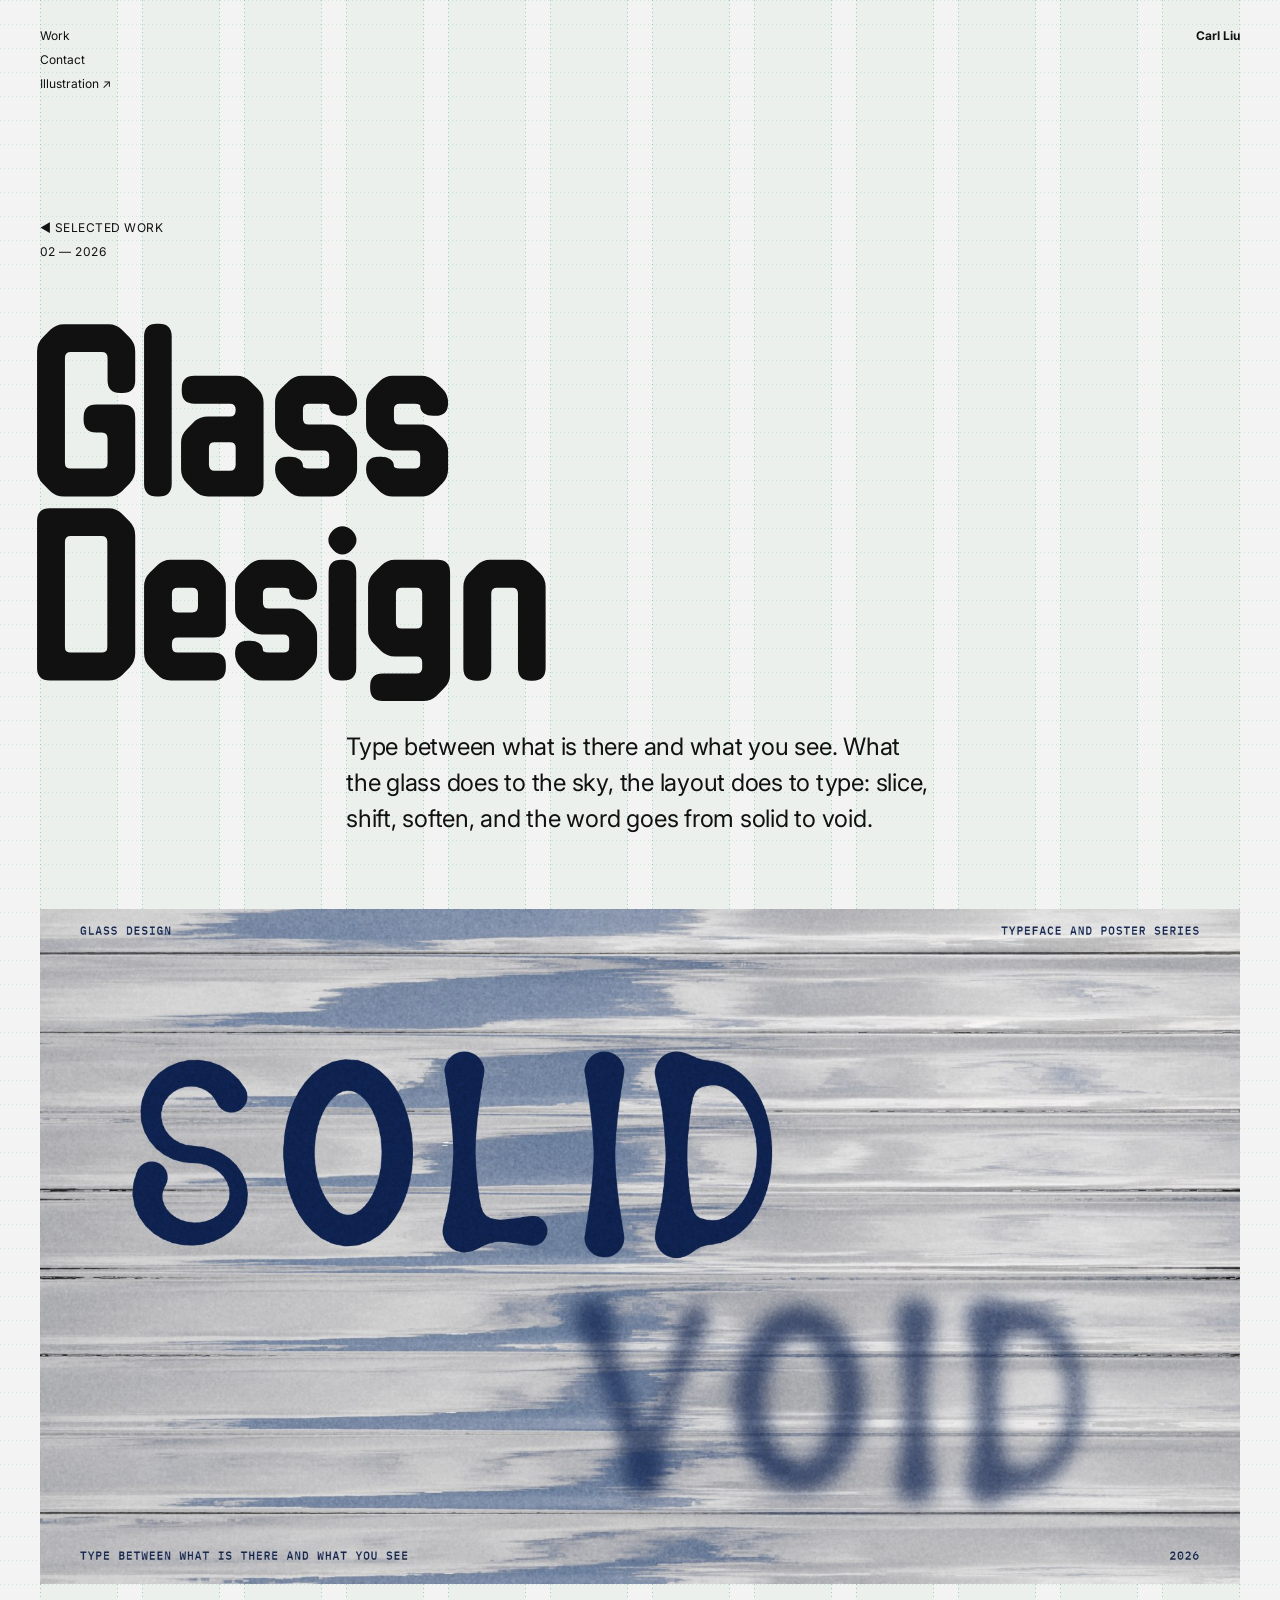
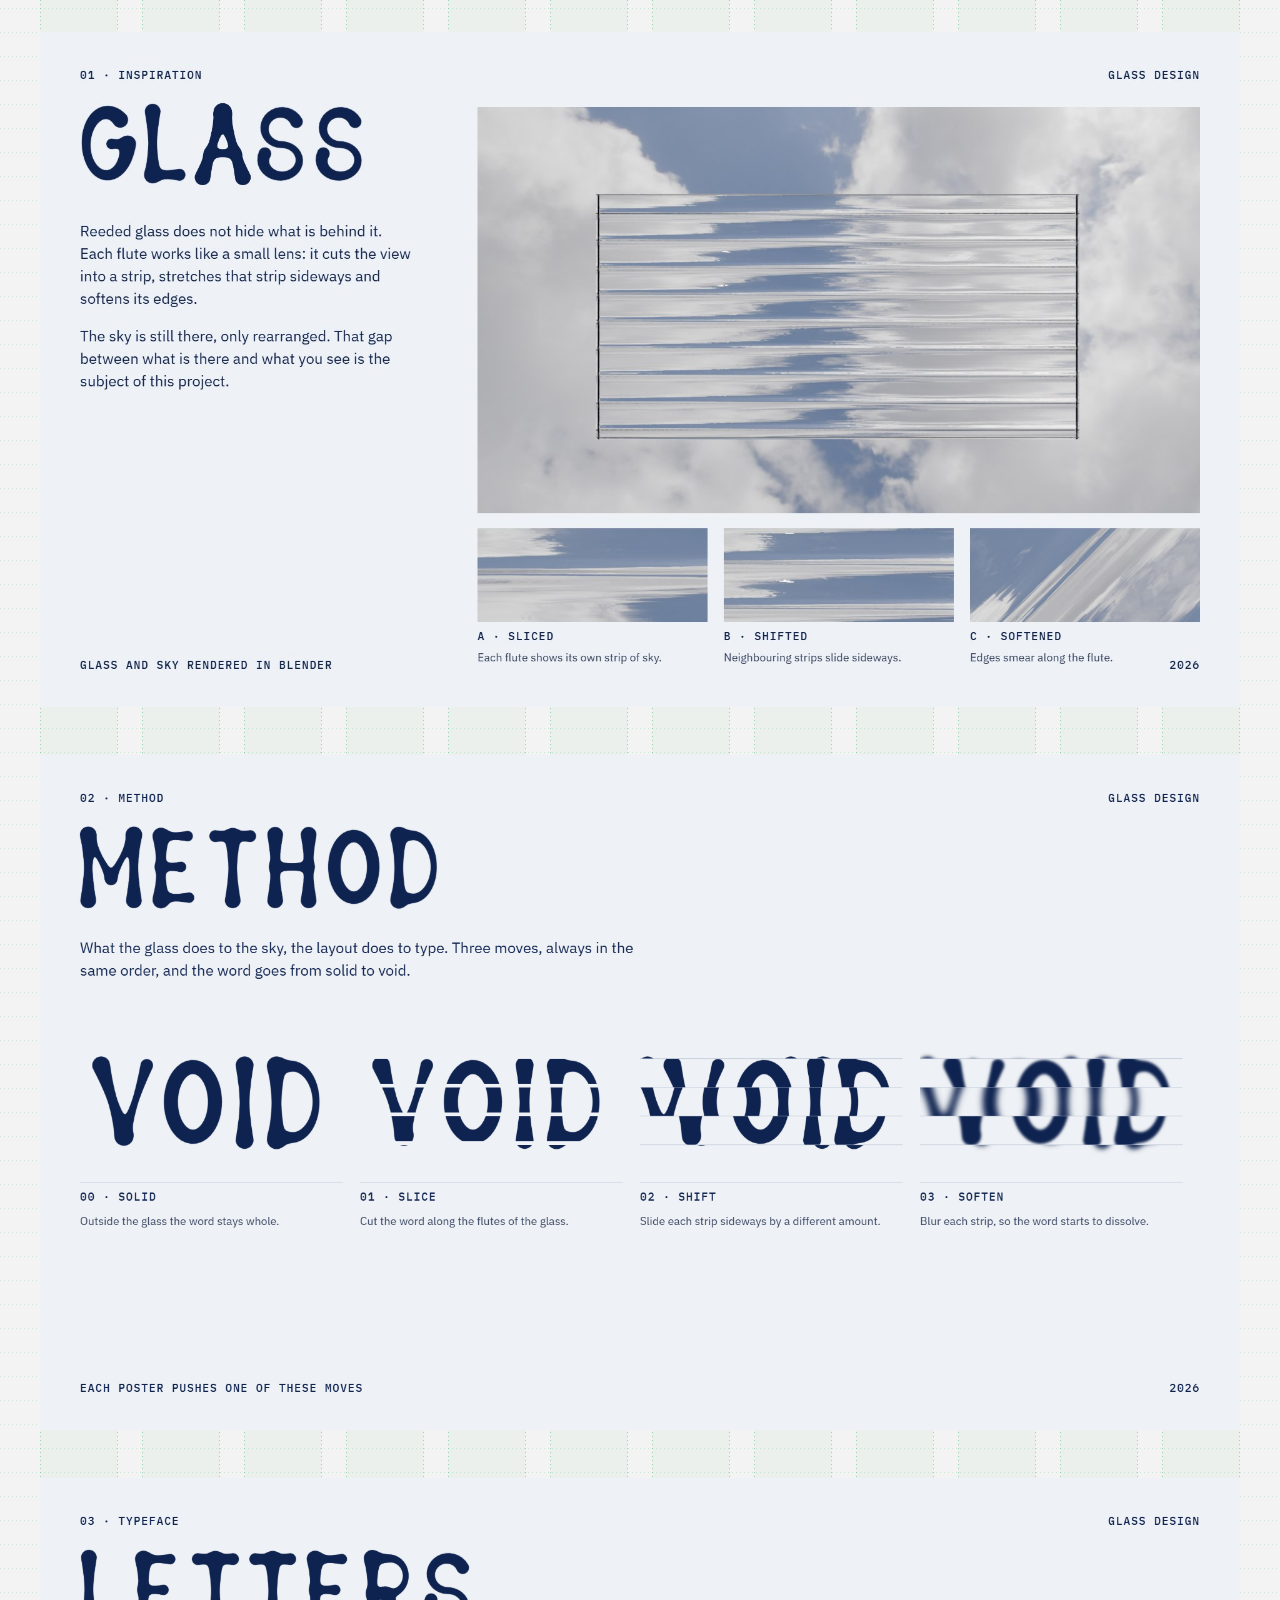
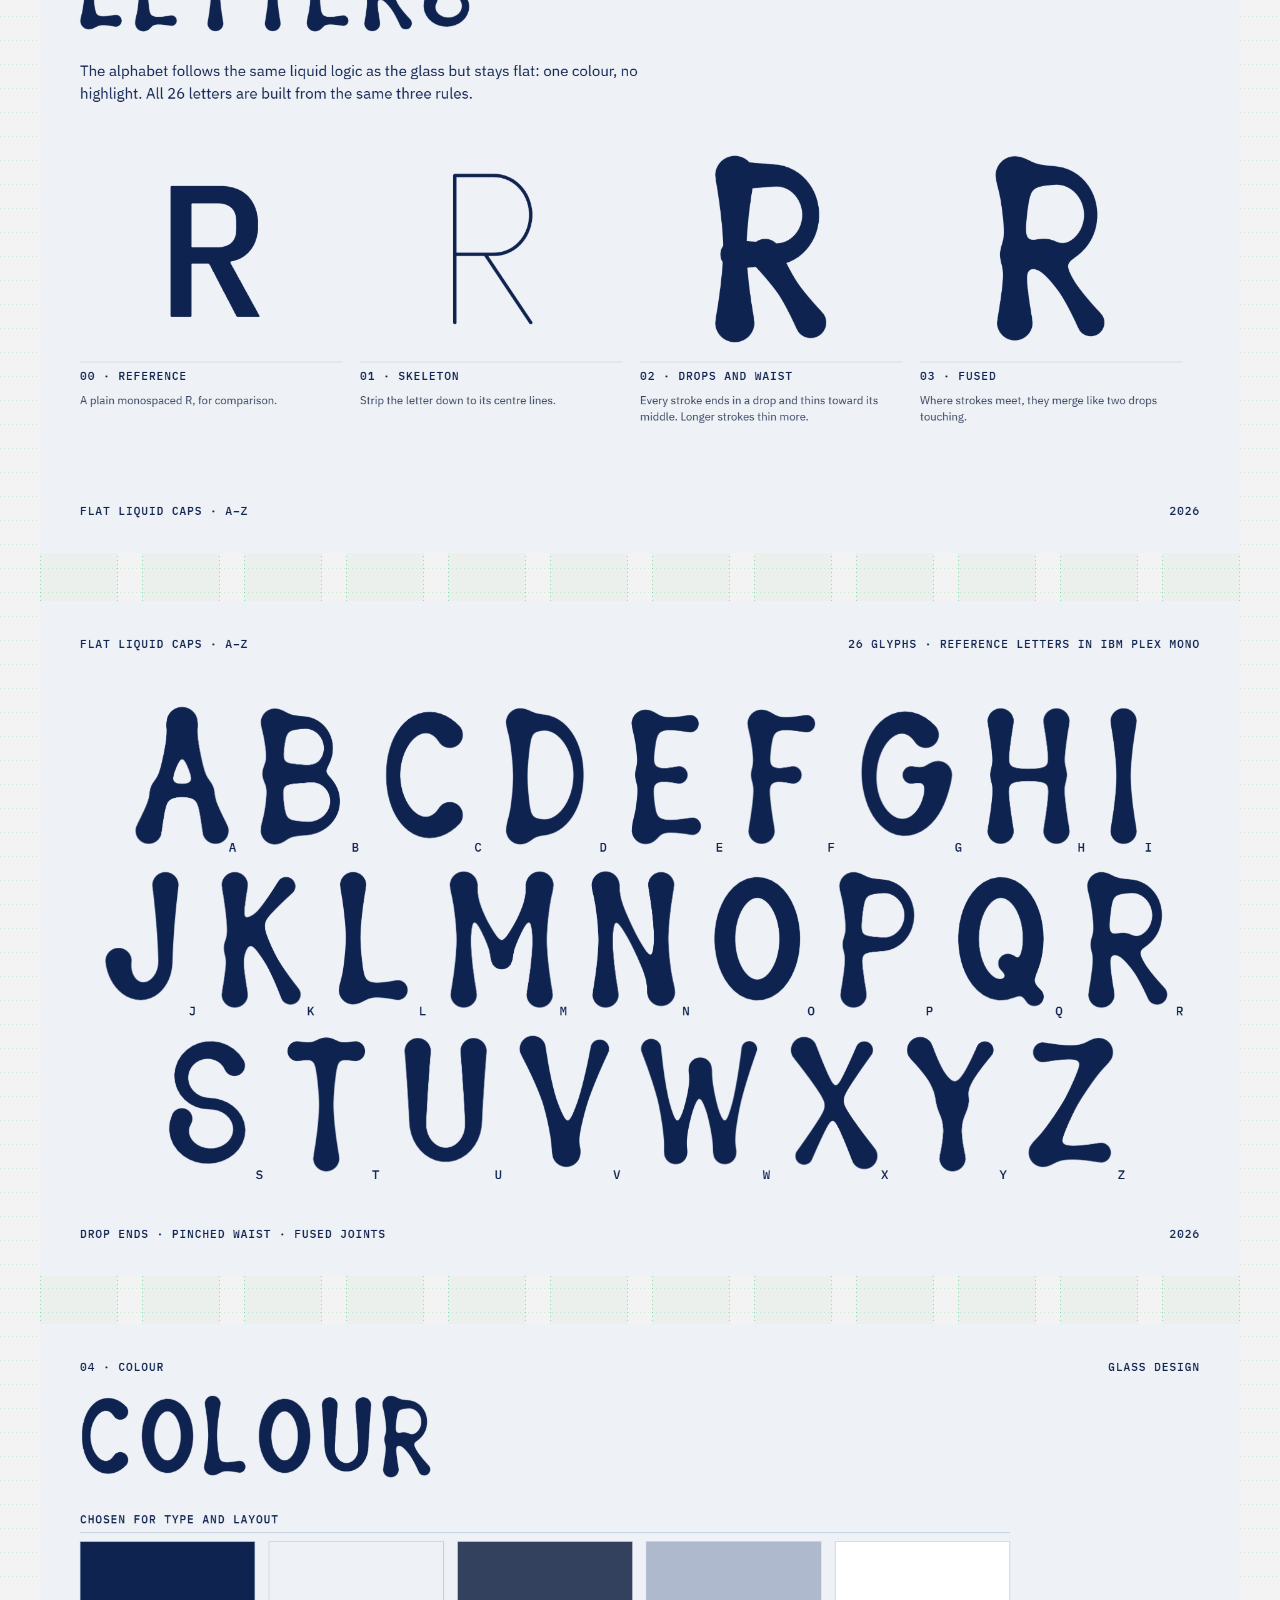
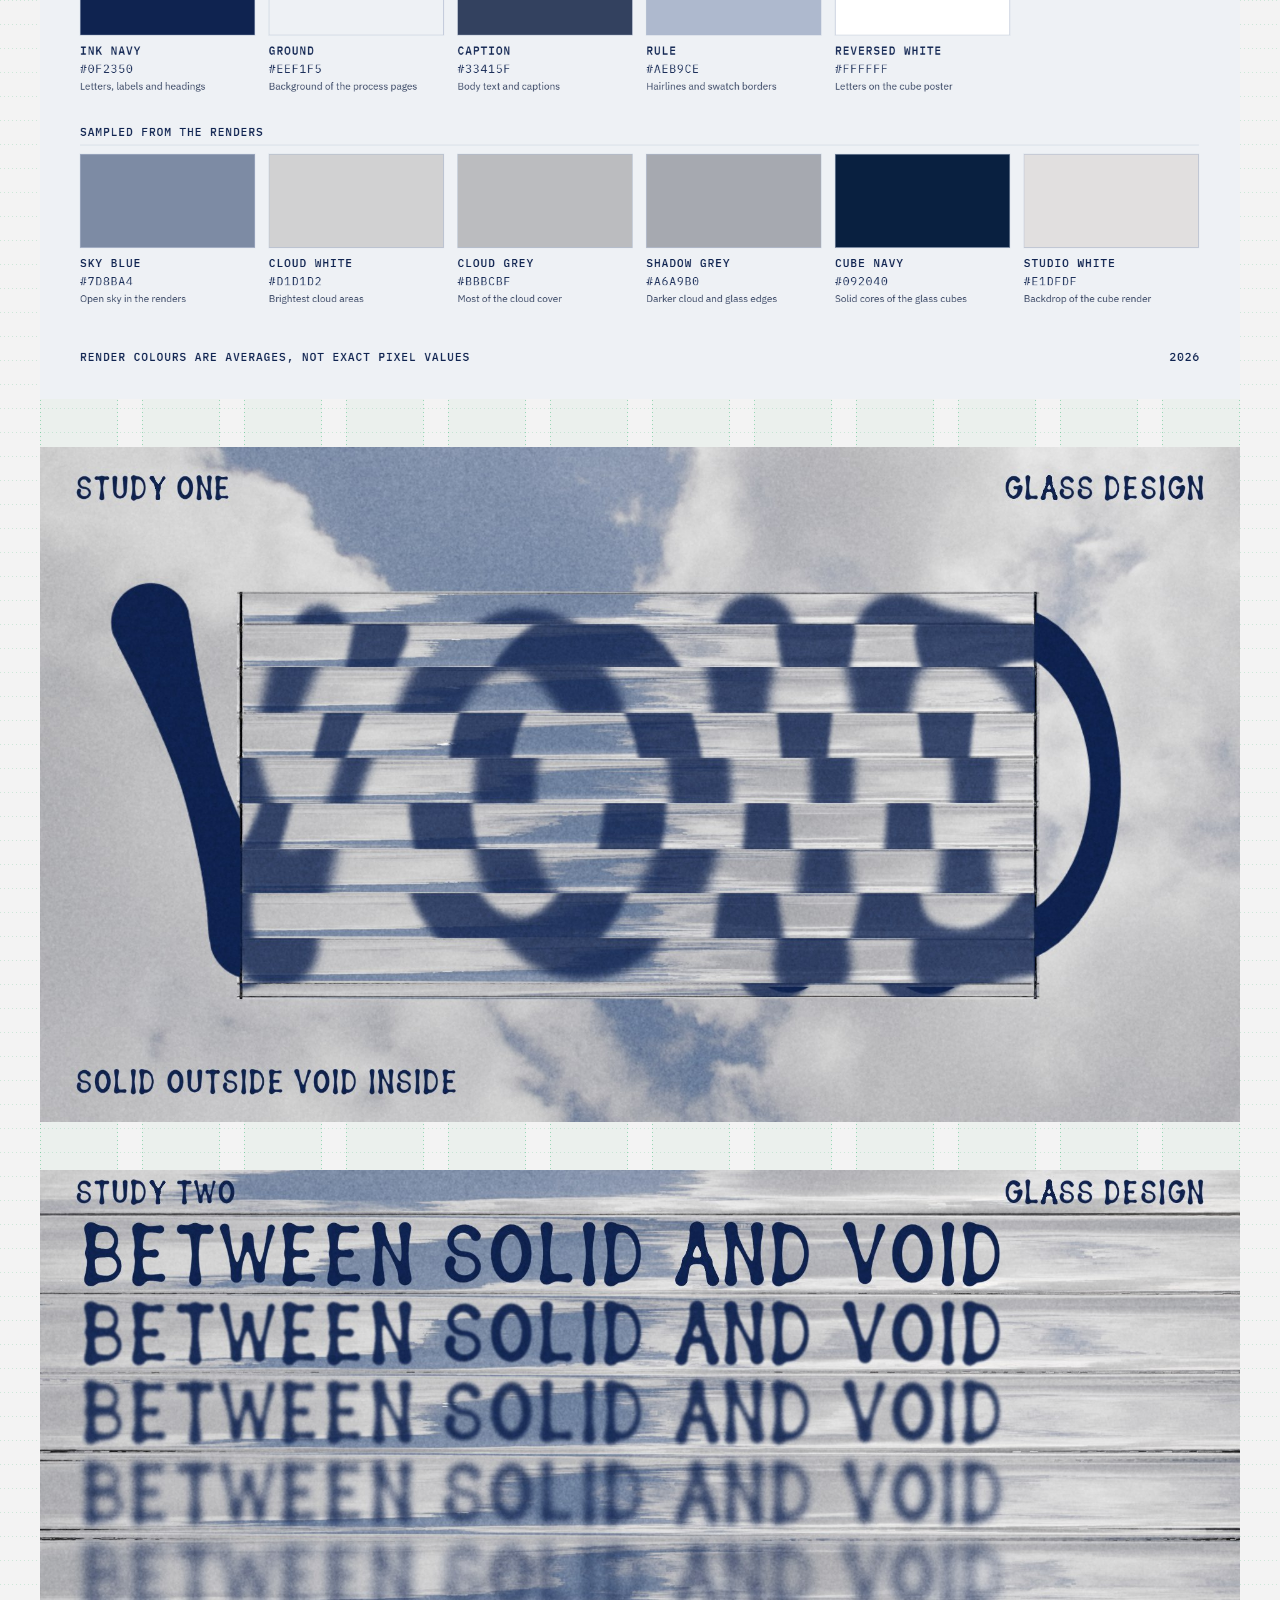
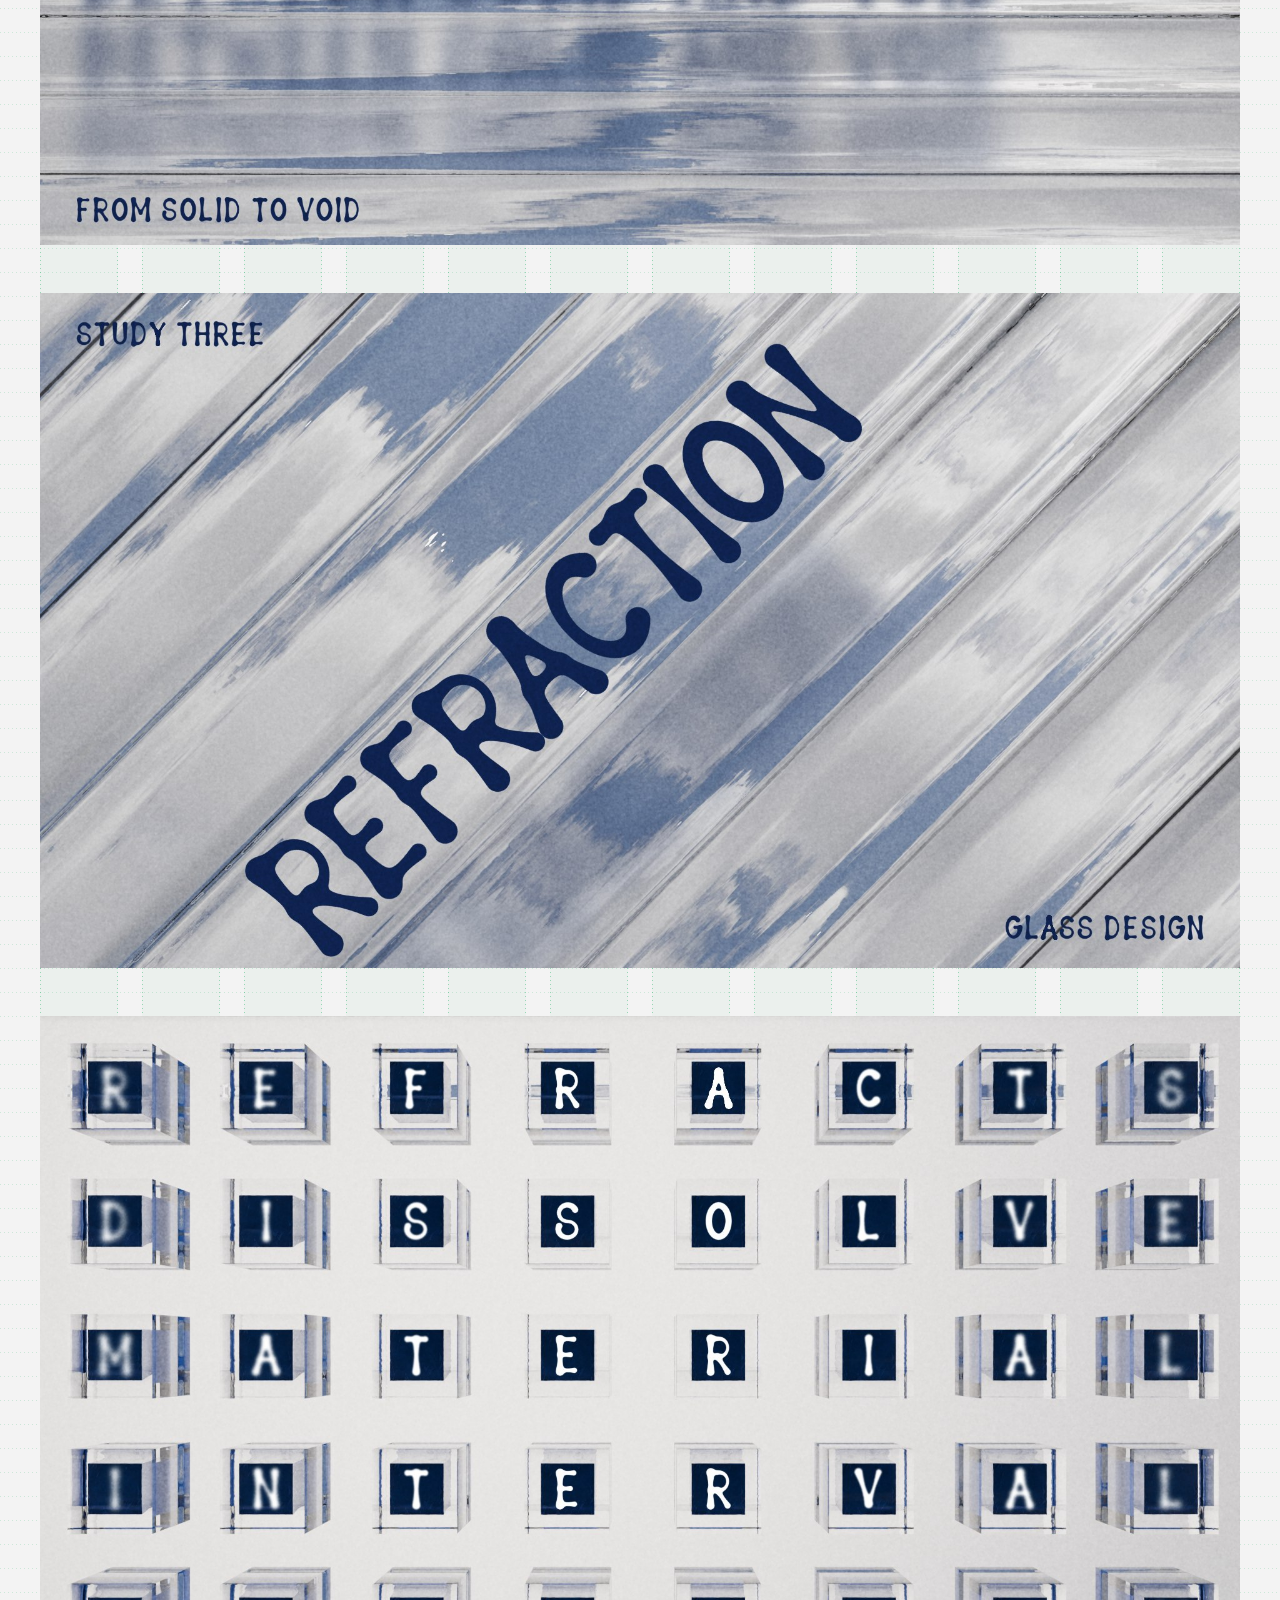
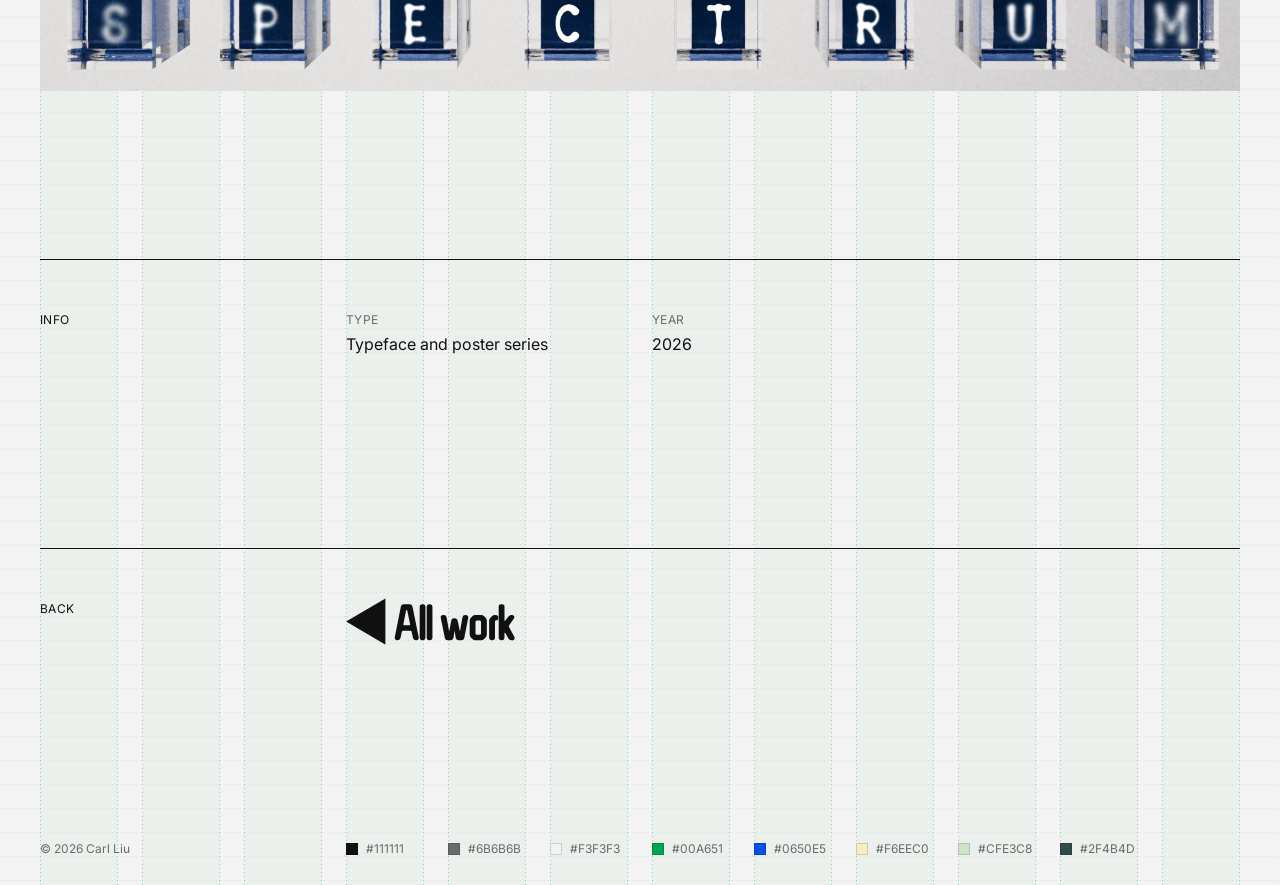
==== projects/glass-design.html @ 762db307 "last update and adding new features into website" ====
<!doctype html>
<html lang="en">
<head>
  <meta charset="UTF-8">
  <meta name="viewport" content="width=device-width, initial-scale=1.0">
  <title>Glass Design — Carl Liu</title>
  <link rel="preconnect" href="https://fonts.googleapis.com">
  <link rel="preconnect" href="https://fonts.gstatic.com" crossorigin>
  <link href="https://fonts.googleapis.com/css2?family=Inter:wght@400;700;900&family=ZCOOL+QingKe+HuangYou&display=swap" rel="stylesheet">
  <link rel="stylesheet" href="../style.css">
  <script src="../script.js" defer></script>
</head>
<body>
  <div class="grid-overlay" aria-hidden="true">
    <div class="grid-overlay__rows"></div>
    <div class="grid-overlay__cols grid">
      <span></span><span></span><span></span><span></span>
      <span></span><span></span><span></span><span></span>
      <span></span><span></span><span></span><span></span>
    </div>
  </div>

  <header class="site-header grid">
    <div class="header-index">
      <nav class="nav">
        <a href="../index.html#work">Work</a>
        <a href="../index.html#contact">Contact</a>
        <a href="https://kakatoal.github.io/Carl-Liu-s-illustration-portfolio/" target="_blank" rel="noopener">Illustration ↗</a>
      </nav>
    </div>
    <a href="../index.html" class="logo">Carl Liu</a>
  </header>

  <main>
    <section class="project-hero grid">
      <p class="label project-label"><a href="../index.html#work">◀&#xFE0E; Selected Work</a><br>02 — 2026</p>
      <h1 class="project-title">Glass<br>Design</h1>
      <p class="project-intro">
        Type between what is there and what you see. What the glass does to the sky, the layout does to type: slice, shift, soften, and the word goes from solid to void.
      </p>
    </section>

    <figure class="plate grid">
      <img src="glass-design/cover.jpg" width="1920" height="1080" alt="Cover: the word SOLID crisp in navy, VOID dissolving behind fluted glass">
    </figure>

    <figure class="plate grid">
      <img src="glass-design/inspiration.jpg" width="1920" height="1080" alt="Inspiration: sky seen through fluted glass" loading="lazy">
    </figure>

    <figure class="plate grid">
      <img src="glass-design/method.png" width="1920" height="1080" alt="Method: the word VOID shown solid, sliced, shifted and softened" loading="lazy">
    </figure>

    <figure class="plate grid">
      <img src="glass-design/type-process.png" width="1920" height="1080" alt="Typeface process" loading="lazy">
    </figure>

    <figure class="plate grid">
      <img src="glass-design/alphabet.png" width="1920" height="1080" alt="Alphabet A to Z" loading="lazy">
    </figure>

    <figure class="plate grid">
      <img src="glass-design/color.png" width="1920" height="1080" alt="Colour palette" loading="lazy">
    </figure>

    <figure class="plate grid">
      <img src="glass-design/poster-inside-outside.jpg" width="1920" height="1080" alt="Poster, study one: solid outside, void inside" loading="lazy">
    </figure>

    <figure class="plate grid">
      <img src="glass-design/poster-solid-to-void.jpg" width="1920" height="1080" alt="Poster: from solid to void" loading="lazy">
    </figure>

    <figure class="plate grid">
      <img src="glass-design/poster-diagonal.jpg" width="1920" height="1080" alt="Poster: diagonal ghosting" loading="lazy">
    </figure>

    <figure class="plate grid">
      <img src="glass-design/poster-blocks.jpg" width="1920" height="1080" alt="Poster: blocks of letters" loading="lazy">
    </figure>

    <section class="project-info section grid">
      <p class="label section-label">Info</p>
      <dl class="section-body project-meta">
        <div>
          <dt class="label">Type</dt>
          <dd>Typeface and poster series</dd>
        </div>
        <div>
          <dt class="label">Year</dt>
          <dd>2026</dd>
        </div>
      </dl>
    </section>

    <nav class="project-back section grid">
      <p class="label section-label">Back</p>
      <a href="../index.html#work" class="section-body project-back-link">◀&#xFE0E; All work</a>
    </nav>
  </main>

  <footer class="site-footer grid">
    <p class="footer-copy">&copy; <span id="year"></span> Carl Liu</p>
    <ul class="palette" aria-label="Colors used on this site">
      <li><span class="swatch" style="--c: #111111"></span>#111111</li>
      <li><span class="swatch" style="--c: #6B6B6B"></span>#6B6B6B</li>
      <li><span class="swatch" style="--c: #F3F3F3"></span>#F3F3F3</li>
      <li><span class="swatch" style="--c: #00A651"></span>#00A651</li>
      <li><span class="swatch" style="--c: #0650E5"></span>#0650E5</li>
      <li><span class="swatch" style="--c: #F6EEC0"></span>#F6EEC0</li>
      <li><span class="swatch" style="--c: #CFE3C8"></span>#CFE3C8</li>
      <li><span class="swatch" style="--c: #2F4B4D"></span>#2F4B4D</li>
    </ul>
  </footer>
</body>
</html>
---- style.css ----
:root {
  --color-bg: #f3f3f3;
  --color-text: #111111;
  --color-muted: #6b6b6b;
  --color-accent: #0650e5;
  --color-grid: rgba(0, 166, 81, 0.35);
  --color-grid-fill: rgba(0, 166, 81, 0.03);

  --font-sans: "Inter", "Helvetica Neue", Helvetica, Arial, sans-serif;
  /* Display face for the big words; it has a single weight */
  --font-display: "ZCOOL QingKe HuangYou", var(--font-sans);
  /* The display face has one weight: a same-colour stroke thickens it */
  --display-stroke: 0.03em;
  --display-tracking: -0.03em;

  /* Type scale — line heights are multiples of half a row (12px) */
  --text-s: 12px;    --leading-s: 24px;
  --text-m: 16px;    --leading-m: 24px;
  --text-l: 24px;    --leading-l: 36px;
  --text-xl: 48px;   --leading-xl: 48px;
  --text-display: clamp(72px, 18vw, 280px);

  --columns: 12;
  --max-width: 1440px;
  --margin: 40px;
  --gutter: 24px;
  --row: 24px;
}

*,
*::before,
*::after {
  box-sizing: border-box;
  margin: 0;
  padding: 0;
}

html {
  scroll-behavior: smooth;
}

body {
  position: relative;
  font-family: var(--font-sans);
  font-size: var(--text-m);
  line-height: var(--leading-m);
  color: var(--color-text);
  background: var(--color-bg);
  -webkit-font-smoothing: antialiased;
  overflow-x: hidden;
}

a {
  color: inherit;
  text-decoration: none;
  -webkit-tap-highlight-color: transparent;
}

a:focus-visible {
  outline: 2px solid var(--color-accent);
  outline-offset: 4px;
}

::selection {
  background: var(--color-accent);
  color: #fff;
}

ol,
ul {
  list-style: none;
}

.nav a:hover,
.logo:hover,
.work-link:hover,
.contact-email:hover {
  color: var(--color-accent);
}

.grid {
  display: grid;
  grid-template-columns: repeat(var(--columns), minmax(0, 1fr));
  column-gap: var(--gutter);
  max-width: var(--max-width);
  margin: 0 auto;
  padding: 0 var(--margin);
}

/* Background grid */
.grid-overlay {
  position: absolute;
  inset: 0;
  z-index: 0;
  pointer-events: none;
  transition: opacity 0.3s;
}

.grid-hidden .grid-overlay {
  opacity: 0;
}

.grid-overlay__cols {
  height: 100%;
}

/* Dotted lines: a 1px dot every 4px, drawn on both column edges */
.grid-overlay__cols span {
  --dots: repeating-linear-gradient(to bottom, var(--color-grid) 0 1px, transparent 1px 4px);
  background:
    var(--dots) left top / 1px 100% no-repeat,
    var(--dots) right top / 1px 100% no-repeat,
    var(--color-grid-fill);
}

.grid-overlay__rows {
  position: absolute;
  inset: 0;
  background-image: repeating-linear-gradient(to bottom, var(--color-grid) 0 1px, transparent 1px var(--row));
  /* Cut each row line into the same 1px-every-4px dots */
  -webkit-mask-image: repeating-linear-gradient(to right, #000 0 1px, transparent 1px 4px);
          mask-image: repeating-linear-gradient(to right, #000 0 1px, transparent 1px 4px);
  opacity: 0.45;
}

.site-header,
main,
.site-footer {
  position: relative;
  z-index: 1;
}

.svg-defs {
  position: absolute;
}

/* Type styles */
.label,
.site-header,
.work-index,
.work-meta,
.work-year,
.site-footer {
  font-size: var(--text-s);
  line-height: var(--leading-s);
}

.project-intro {
  font-size: var(--text-l);
  line-height: var(--leading-l);
  letter-spacing: -0.01em;
}

.work-title,
.contact-email,
.project-back-link {
  font-family: var(--font-display);
  font-size: var(--text-xl);
  line-height: var(--leading-xl);
  font-weight: 400;
}

.work-title,
.contact-email,
.project-back-link,
.project-title {
  letter-spacing: var(--display-tracking);
  -webkit-text-stroke: var(--display-stroke) currentColor;
}

.label {
  letter-spacing: 0.04em;
  text-transform: uppercase;
}

/* Header: index on the left, masthead on the right */
.site-header {
  padding-block: var(--row);
  align-items: start;
}

.header-index {
  grid-column: 1 / 4;
  grid-row: 1;
  display: flex;
  flex-direction: column;
  align-items: flex-start;
}

.nav {
  display: flex;
  flex-direction: column;
  align-items: flex-start;
}



/* Project pages: small name in the top-right corner */
.logo {
  grid-column: 10 / -1;
  grid-row: 1;
  justify-self: end;
  font-weight: 700;
}

/* Home: big name in the top-right corner, iterations underneath */
/* Spans the last three columns; the name is sized to fill exactly that width */
.masthead {
  grid-column: 10 / -1;
  grid-row: 1;
  container-type: inline-size;
}

.hero-title {
  margin-left: -0.035em; /* optical: puts the ink of the C on the column line */
  font-family: var(--font-display);
  font-size: 83.3cqi;     /* "Carl" is ~1.2em wide, so this fills the three columns */
  font-weight: 400;
  line-height: 0.8;
  letter-spacing: var(--display-tracking);
  white-space: nowrap;
  cursor: pointer;
  touch-action: pan-y;
  user-select: none;
}

/* Each letter's fill is revealed on hover; --hover (0–1) is set by hero.js */
.hero-title .char {
  display: inline-block;
  will-change: transform;
  color: rgb(17 17 17 / calc(1 - var(--hover, 0)));
  -webkit-text-stroke: var(--display-stroke) rgb(17 17 17 / calc(1 - var(--hover, 0)));
}

/* Iterations — one look per data-v; filters live in index.html */
[data-v="1"] .char {
  color: var(--color-text);
  -webkit-text-stroke-color: var(--color-text);
}

[data-v="2"] .char {
  /* Bands top → bottom: green, cream, pink, red, navy, blue, cream, green */
  background-image: linear-gradient(to bottom, #2e9e1f, #f3ecc9 14%, #ff7fa3 28%, #ff1048 42%, #0a0b24 57%, #2448ff 72%, #f3ecc9 86%, #2e9e1f);
  background-size: 100% 200%;
  animation: bloom 3s linear infinite paused;
  animation-delay: calc(var(--i) * -0.4s);
}

[data-v="3"] .char {
  background:
    linear-gradient(to bottom, rgba(255, 255, 255, 0.75), transparent 40%),
    linear-gradient(to bottom, #3d7bff, #0040ff 55%, #001a99);
}

[data-v="4"] .char {
  background:
    repeating-linear-gradient(to bottom, rgba(0, 166, 81, 0.4) 0 1px, transparent 1px 0.12em),
    repeating-linear-gradient(to right, rgba(0, 166, 81, 0.4) 0 1px, transparent 1px 0.3em),
    linear-gradient(160deg, #f4f1ff, #cfc4fb 60%, #a996f2);
}

[data-v="5"] .char {
  background: #3006a2;
}

[data-v="6"] .char {
  background: #f6eec0;
}

/* After the versions: the `background` shorthand above would reset the clip */
.hero-title-wrap .char {
  -webkit-background-clip: text;
          background-clip: text;
}

.hero-title-wrap:hover .char {
  animation-play-state: running;
}

@keyframes bloom {
  to { background-position: 0 -200%; }
}

.iteration {
  margin-top: var(--row);
}

.iteration-head {
  display: flex;
  flex-wrap: wrap;
  align-items: baseline;
  column-gap: 8px;
}

.iteration-btn:focus-visible {
  outline: 2px solid var(--color-accent);
  outline-offset: 2px;
}

.iteration-name {
  margin-left: 8px;
}

.iteration-note {
  color: var(--color-muted);
}

/* Sections */
.section {
  padding-block: calc(var(--row) * 6) calc(var(--row) * 2);
  row-gap: var(--row);
}

.section::before {
  content: "";
  grid-column: 1 / -1;
  height: 1px;
  margin-bottom: var(--row);
  background: var(--color-text);
}

/* First section sits close under the header */
main > .section:first-child {
  padding-top: calc(var(--row) * 2);
}

.section-label {
  grid-column: 1 / 4;
}

.section-body {
  grid-column: 4 / -1;
}

/* Work */
.work-list {
  --work-cols: 9;
}

.work-item {
  border-top: 1px solid var(--color-text);
}

/* The section rule already sits above the first item */
.work-item:first-child {
  border-top: 0;
}

.work-item:last-child {
  border-bottom: 1px solid var(--color-text);
}

.work-link {
  display: block;
  padding-top: var(--row);
  transition: color 0.2s;
}

.work-cover {
  transition: opacity 0.2s;
}

.work-link:hover .work-cover {
  opacity: 0.85;
}

/* Every cover is cropped to the same 16:9 frame */
.work-cover {
  display: block;
  width: 100%;
  aspect-ratio: 16 / 9;
  object-fit: cover;
}

.work-row {
  display: grid;
  grid-template-columns: repeat(var(--work-cols), minmax(0, 1fr));
  column-gap: var(--gutter);
  align-items: baseline;
  padding-block: var(--row);
}

.work-index {
  grid-column: 1 / 2;
}

.work-title {
  grid-column: 2 / -4;
}

.work-meta {
  grid-column: -4 / -2;
}

.work-year {
  grid-column: -2 / -1;
  text-align: right;
}

/* Contact */
.contact-emails li + li {
  margin-top: var(--row);
}

.contact-emails .label {
  display: block;
  color: var(--color-muted);
}

.contact-email {
  display: inline-block;
  max-width: 100%;
  overflow-wrap: anywhere;
}


/* Footer */
.site-footer {
  padding-block: calc(var(--row) * 6) var(--row);
  color: var(--color-muted);
}

.footer-copy {
  grid-column: 1 / 4;
}

/* One color per column */
.palette {
  grid-column: 4 / -1;
  display: grid;
  grid-template-columns: subgrid;
}

.palette li {
  display: flex;
  align-items: center;
  gap: 8px;
}

.swatch {
  width: 12px;
  height: 12px;
  background: var(--c);
  box-shadow: inset 0 0 0 1px rgba(0, 0, 0, 0.15);
}

/* Project page */
.project-hero {
  padding-block: calc(var(--row) * 4) calc(var(--row) * 2);
  row-gap: calc(var(--row) * 2);
}

.project-label {
  grid-column: 1 / 4;
}

.project-label a:hover,
.project-back-link:hover {
  color: var(--color-accent);
}

.project-title {
  grid-column: 1 / -1;
  margin-left: -0.049em; /* optical: same side bearing as the masthead */
  font-family: var(--font-display);
  font-size: var(--text-display);
  font-weight: 400;
  line-height: 0.8;
}

.project-intro {
  grid-column: 4 / 10;
}

/* Longer descriptions: the first paragraph stays large, the rest read as body text */
.project-intro p + p {
  margin-top: var(--row);
  font-size: var(--text-m);
  line-height: var(--leading-m);
  letter-spacing: 0;
}

/* Info after the images: one column per item (Type, Product, Year, Website) */
.project-meta {
  display: grid;
  grid-template-columns: repeat(3, minmax(0, 1fr));
  column-gap: var(--gutter);
  row-gap: var(--row);
}

.project-meta dt {
  color: var(--color-muted);
}

.project-meta a:hover {
  color: var(--color-accent);
}

/* Images span the full grid */
.plate {
  padding-block: var(--row);
}

.plate > img,
.plate > video,
.plate-phones {
  grid-column: 1 / -1;
}

.plate img,
.plate video {
  display: block;
  width: 100%;
  height: auto;
}

.plate-phones {
  display: grid;
  grid-template-columns: repeat(4, minmax(0, 1fr));
  gap: var(--gutter);
}

/* Flip book: a 4:3 spread that fits the screen height */
.book {
  grid-column: 1 / -1;
  justify-self: center;
  width: min(100%, calc((100svh - var(--row) * 8) * 4 / 3));
  aspect-ratio: 4 / 3;
  perspective: 2800px;
  cursor: pointer;
  user-select: none;
}

.book-pages {
  position: relative;
  width: 100%;
  height: 100%;
  transition: transform 0.8s ease;
}

/* Closed front or back: slide over so the single cover sits in the middle */
.book.is-closed .book-pages { transform: translateX(-25%); }
.book.is-end .book-pages    { transform: translateX(25%); }

.leaf {
  position: absolute;
  top: 0;
  left: 50%;
  width: 50%;
  height: 100%;
  transform-origin: left center;
  transform-style: preserve-3d;
  /* z-index swaps halfway through the turn, when the leaf stands upright */
  transition: transform 0.8s cubic-bezier(0.45, 0.05, 0.25, 1), z-index 0s 0.4s;
}

.leaf.is-turned {
  transform: rotateY(-180deg);
}

.book .page {
  position: absolute;
  inset: 0;
  width: 100%;
  height: 100%;
  object-fit: cover;
  -webkit-backface-visibility: hidden;
          backface-visibility: hidden;
  box-shadow: 0 2px 6px rgba(0, 0, 0, 0.12);
}

.book .page--back {
  transform: rotateY(180deg);
}

.book-controls {
  grid-column: 1 / -1;
  justify-self: center;
  display: flex;
  align-items: baseline;
  gap: 8px;
}

.iteration-btn,
.book-btn {
  font: inherit;
  color: inherit;
  background: none;
  border: 0;
  cursor: pointer;
}

.iteration-btn:hover,
.book-btn:hover {
  color: var(--color-accent);
}

/* Tablet — 8 columns */
@media (max-width: 1023px) {
  :root {
    --columns: 8;
    --margin: 32px;
    --gutter: 20px;
    --text-xl: 36px;
  }

  .grid-overlay__cols span:nth-child(n + 9) { display: none; }

  .header-index { grid-column: 1 / 4; }
  .logo        { grid-column: 5 / -1; }
  .masthead    { grid-column: 6 / -1; }

  .section-label { grid-column: 1 / 3; }
  .section-body  { grid-column: 3 / -1; }

  .work-list { --work-cols: 6; }
  .work-title { grid-column: 2 / -2; }
  .work-year  { grid-column: -2 / -1; grid-row: 1; }
  .work-meta  { grid-column: 2 / -2; grid-row: 2; color: var(--color-muted); }

  .footer-copy { grid-column: 1 / 3; }
  .palette     { grid-column: 3 / -1; }

  .project-label { grid-column: 1 / 3; }
  .project-intro { grid-column: 3 / -1; }
}

/* Mobile — 4 columns */
@media (max-width: 599px) {
  :root {
    --columns: 4;
    --margin: 16px;
    --gutter: 12px;
    --text-l: 18px;   --leading-l: 24px;
    --text-xl: 28px;  --leading-xl: 36px;
  }

  .grid-overlay__cols span:nth-child(n + 5) { display: none; }

  .header-index { grid-column: 1 / 3; }
  .logo        { grid-column: 3 / -1; }
  .masthead    { grid-column: 3 / -1; }
  .iteration-note { display: none; }

  .section { padding-top: calc(var(--row) * 4); }
  .section-label,
  .section-body { grid-column: 1 / -1; }

  .work-list { --work-cols: 4; }

  .footer-copy,
  .palette     { grid-column: 1 / -1; }

  .project-label,
  .project-intro { grid-column: 1 / -1; }
  .project-meta  { grid-template-columns: repeat(2, minmax(0, 1fr)); }
  .plate-phones  { grid-template-columns: repeat(2, minmax(0, 1fr)); }
  .palette     { margin-top: var(--row); }
}

@media (prefers-reduced-motion: reduce) {
  .hero-title .char { animation: none; }
  .leaf,
  .book-pages { transition: none; }
}
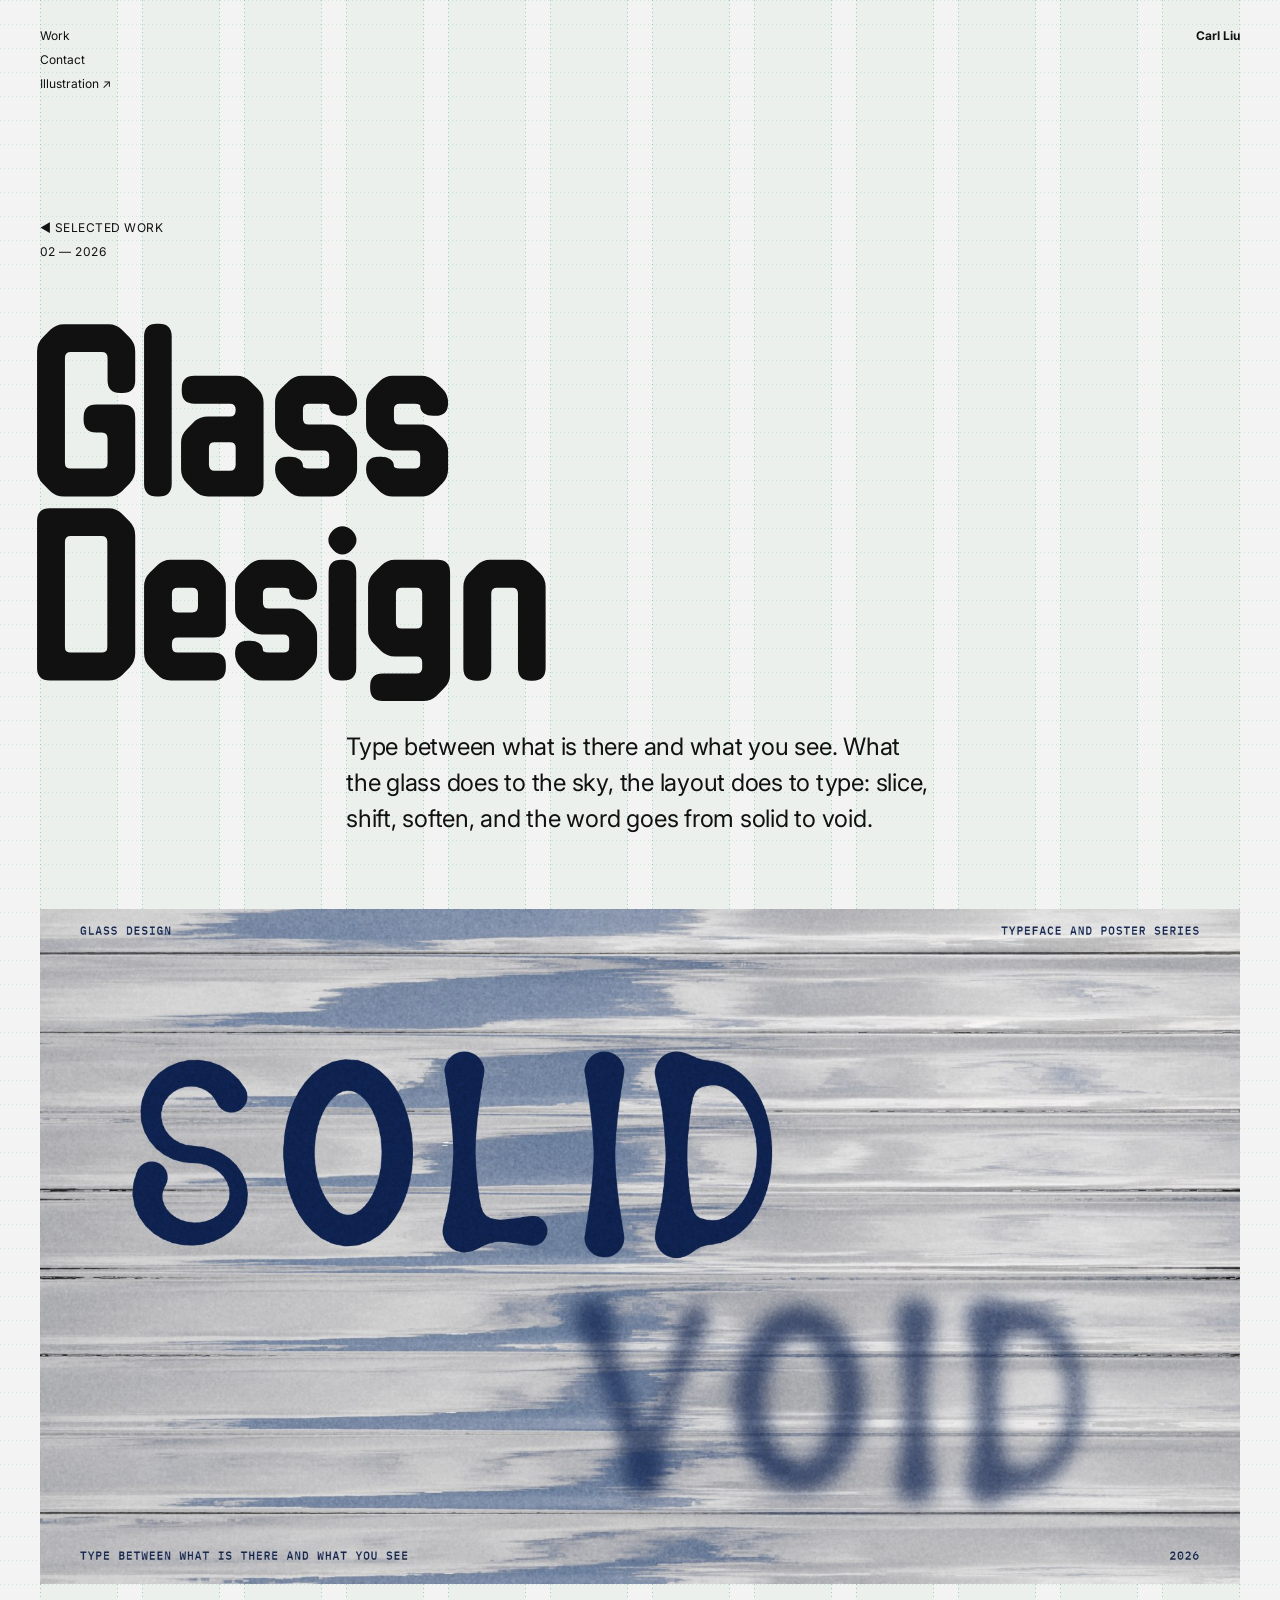
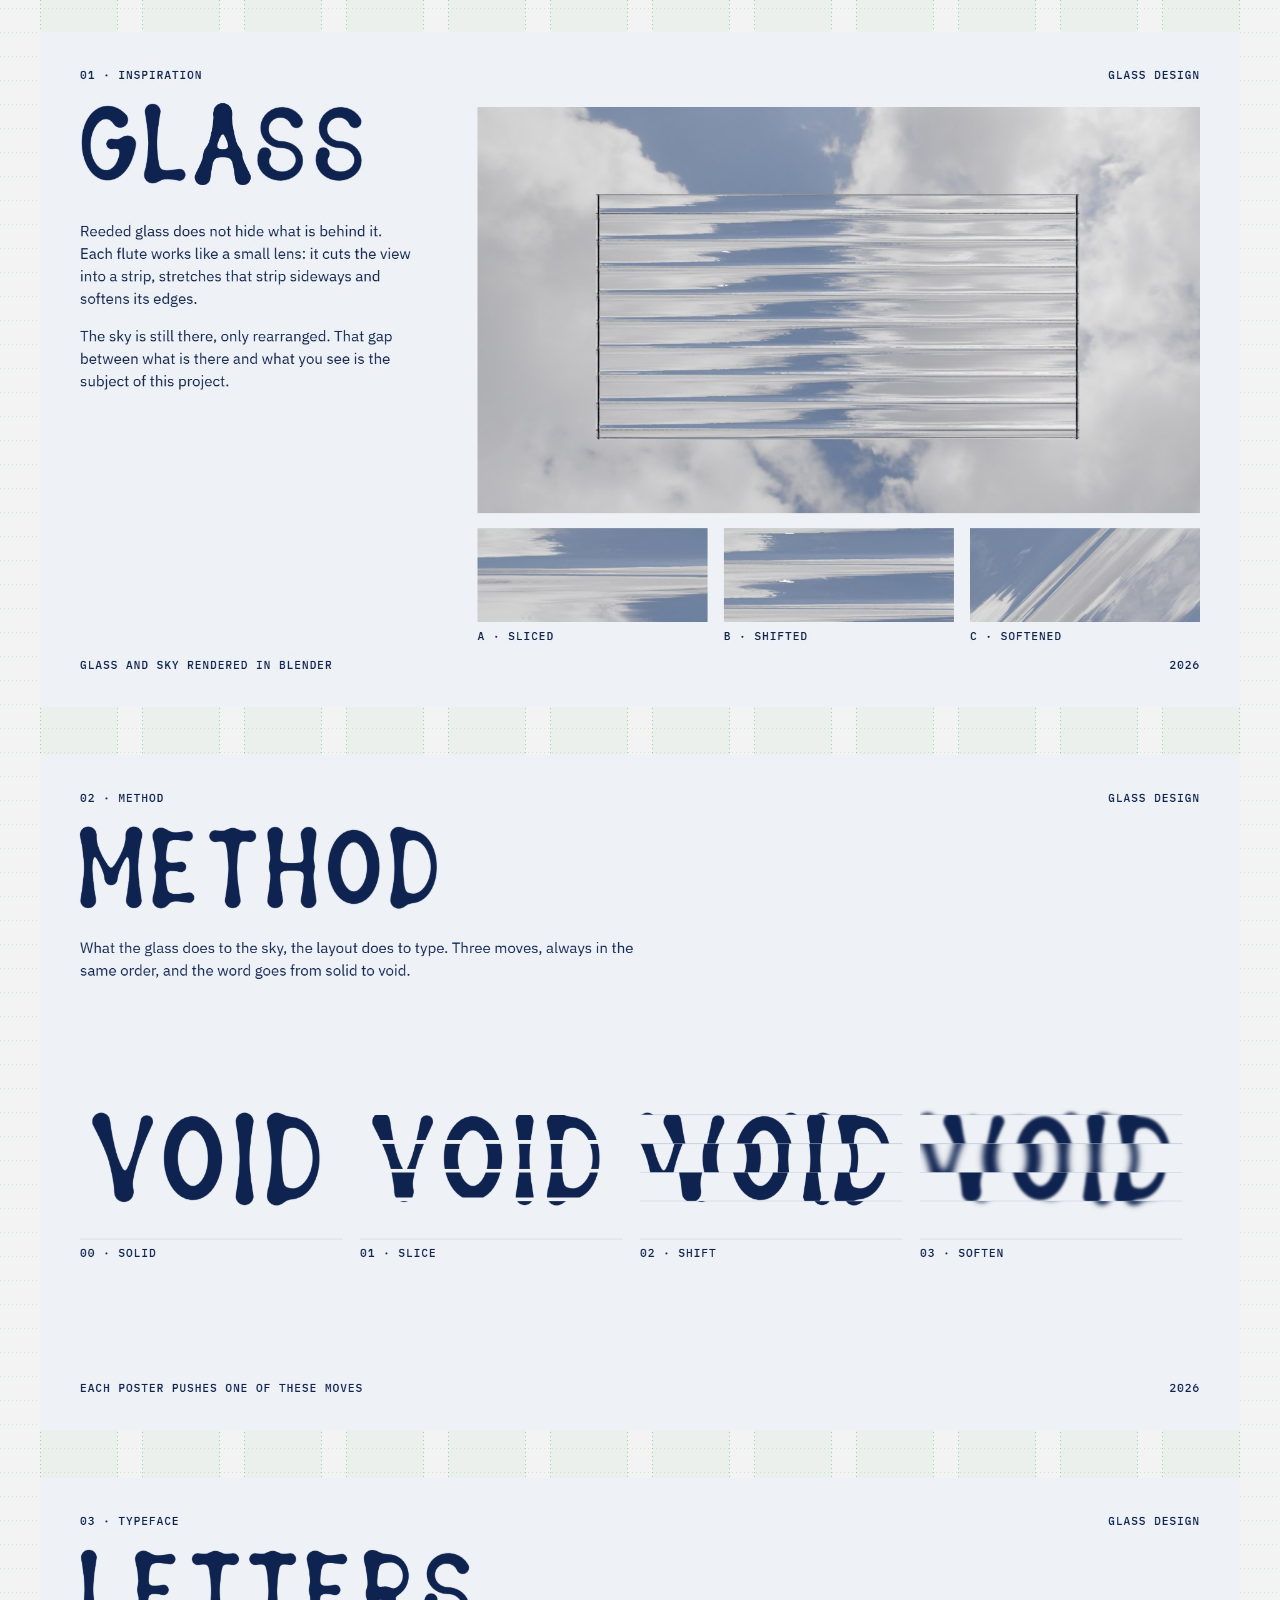
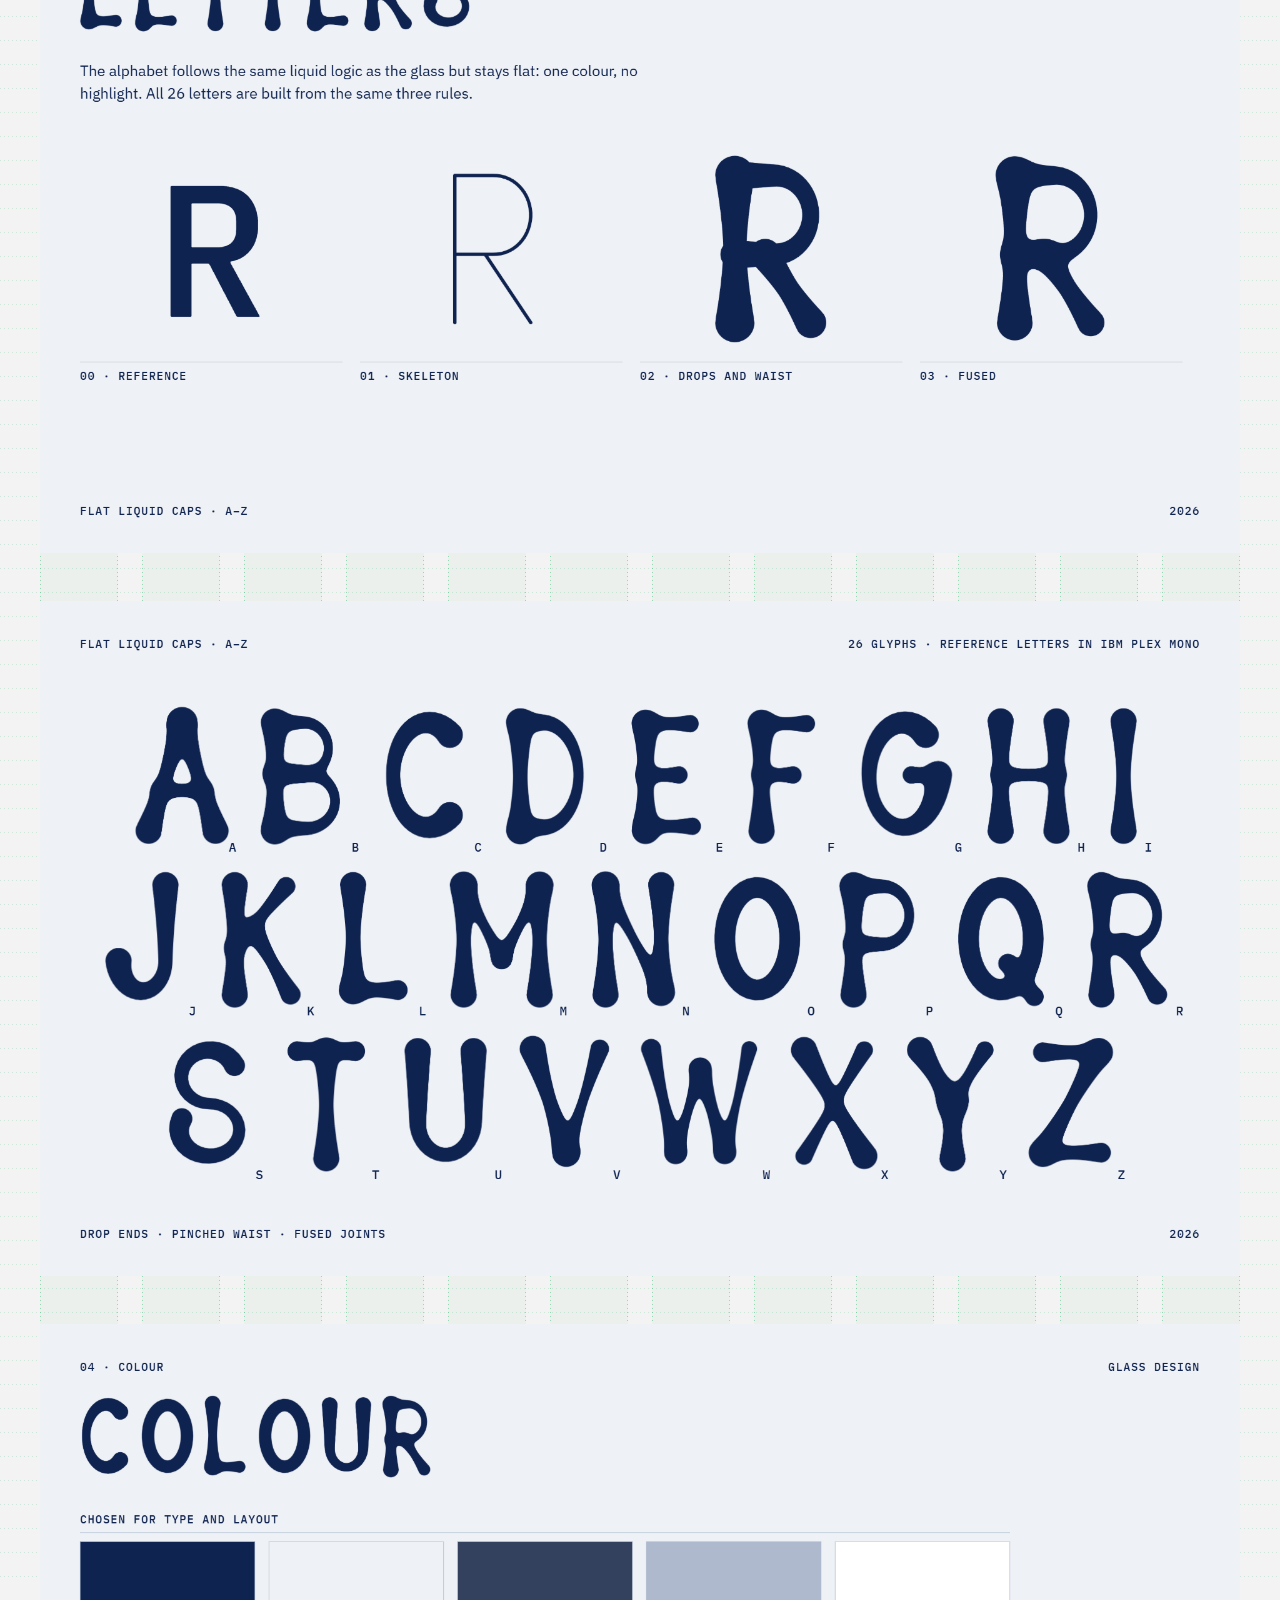
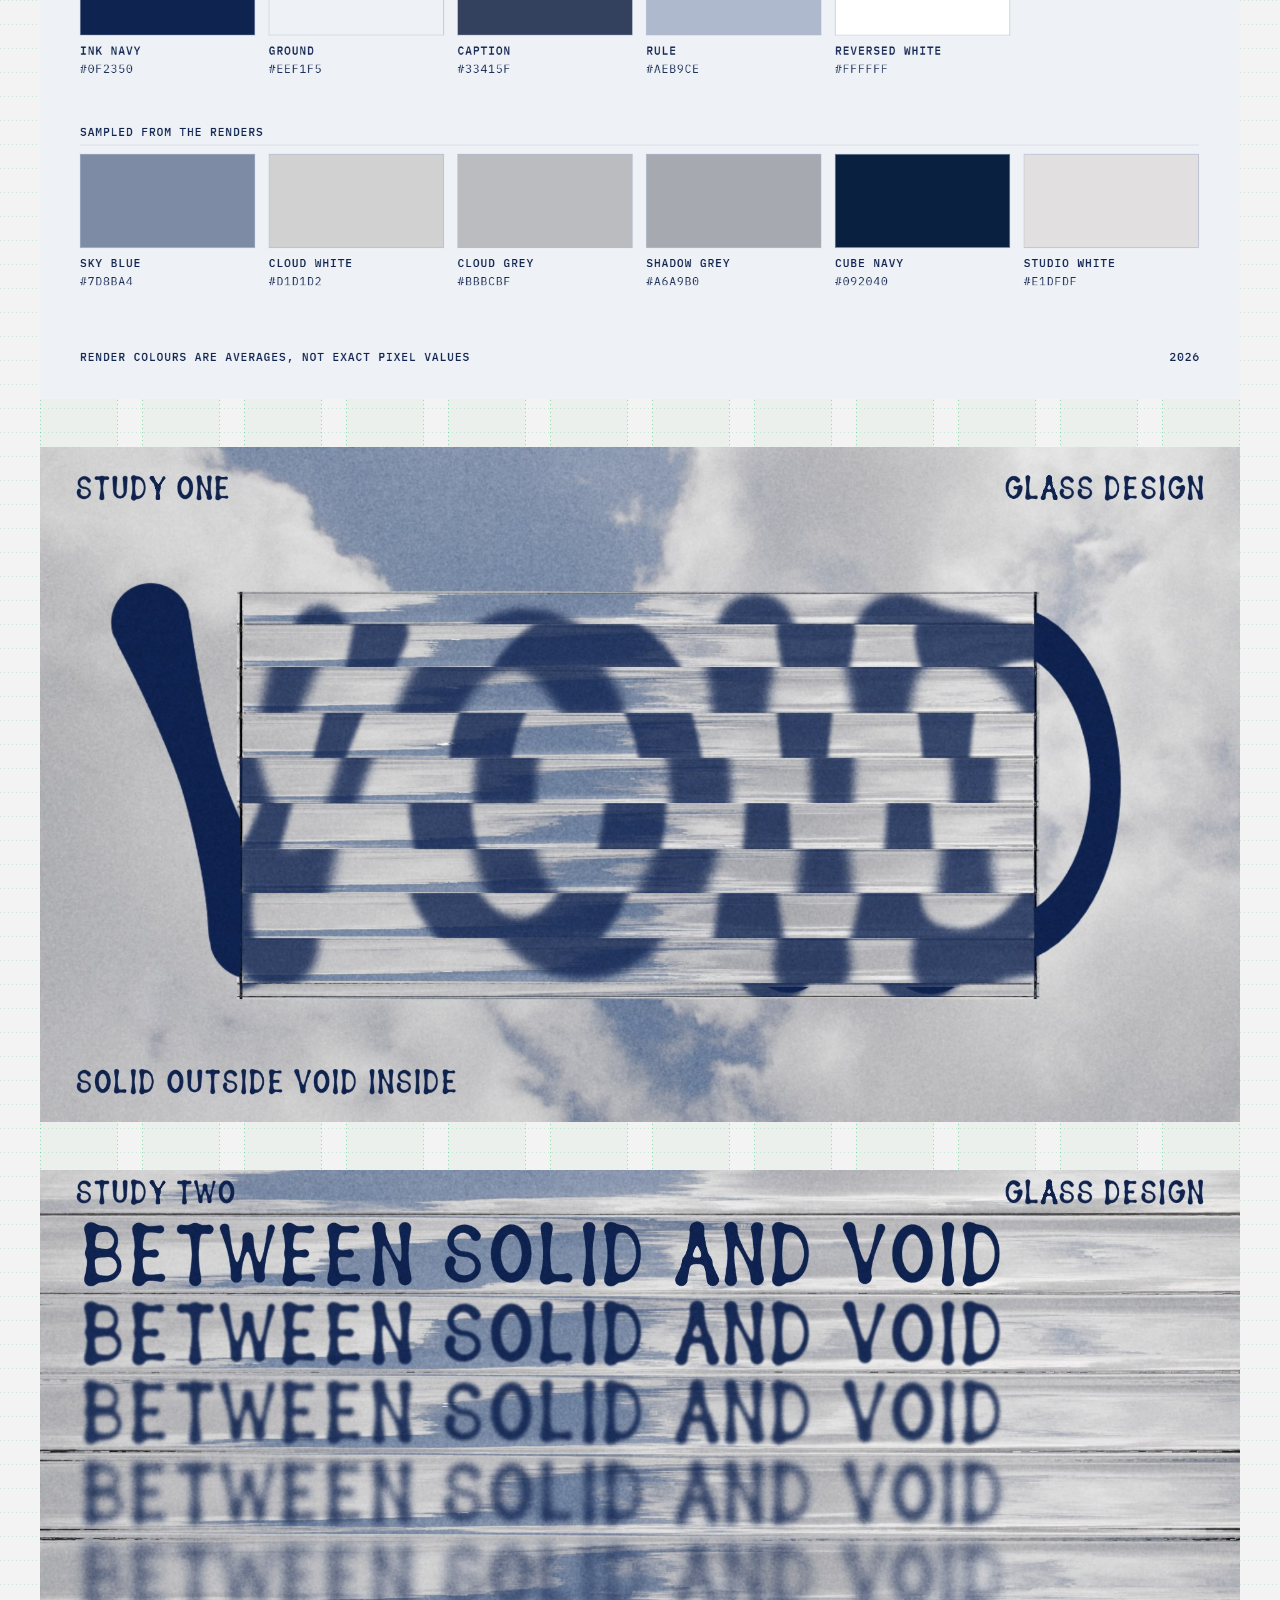
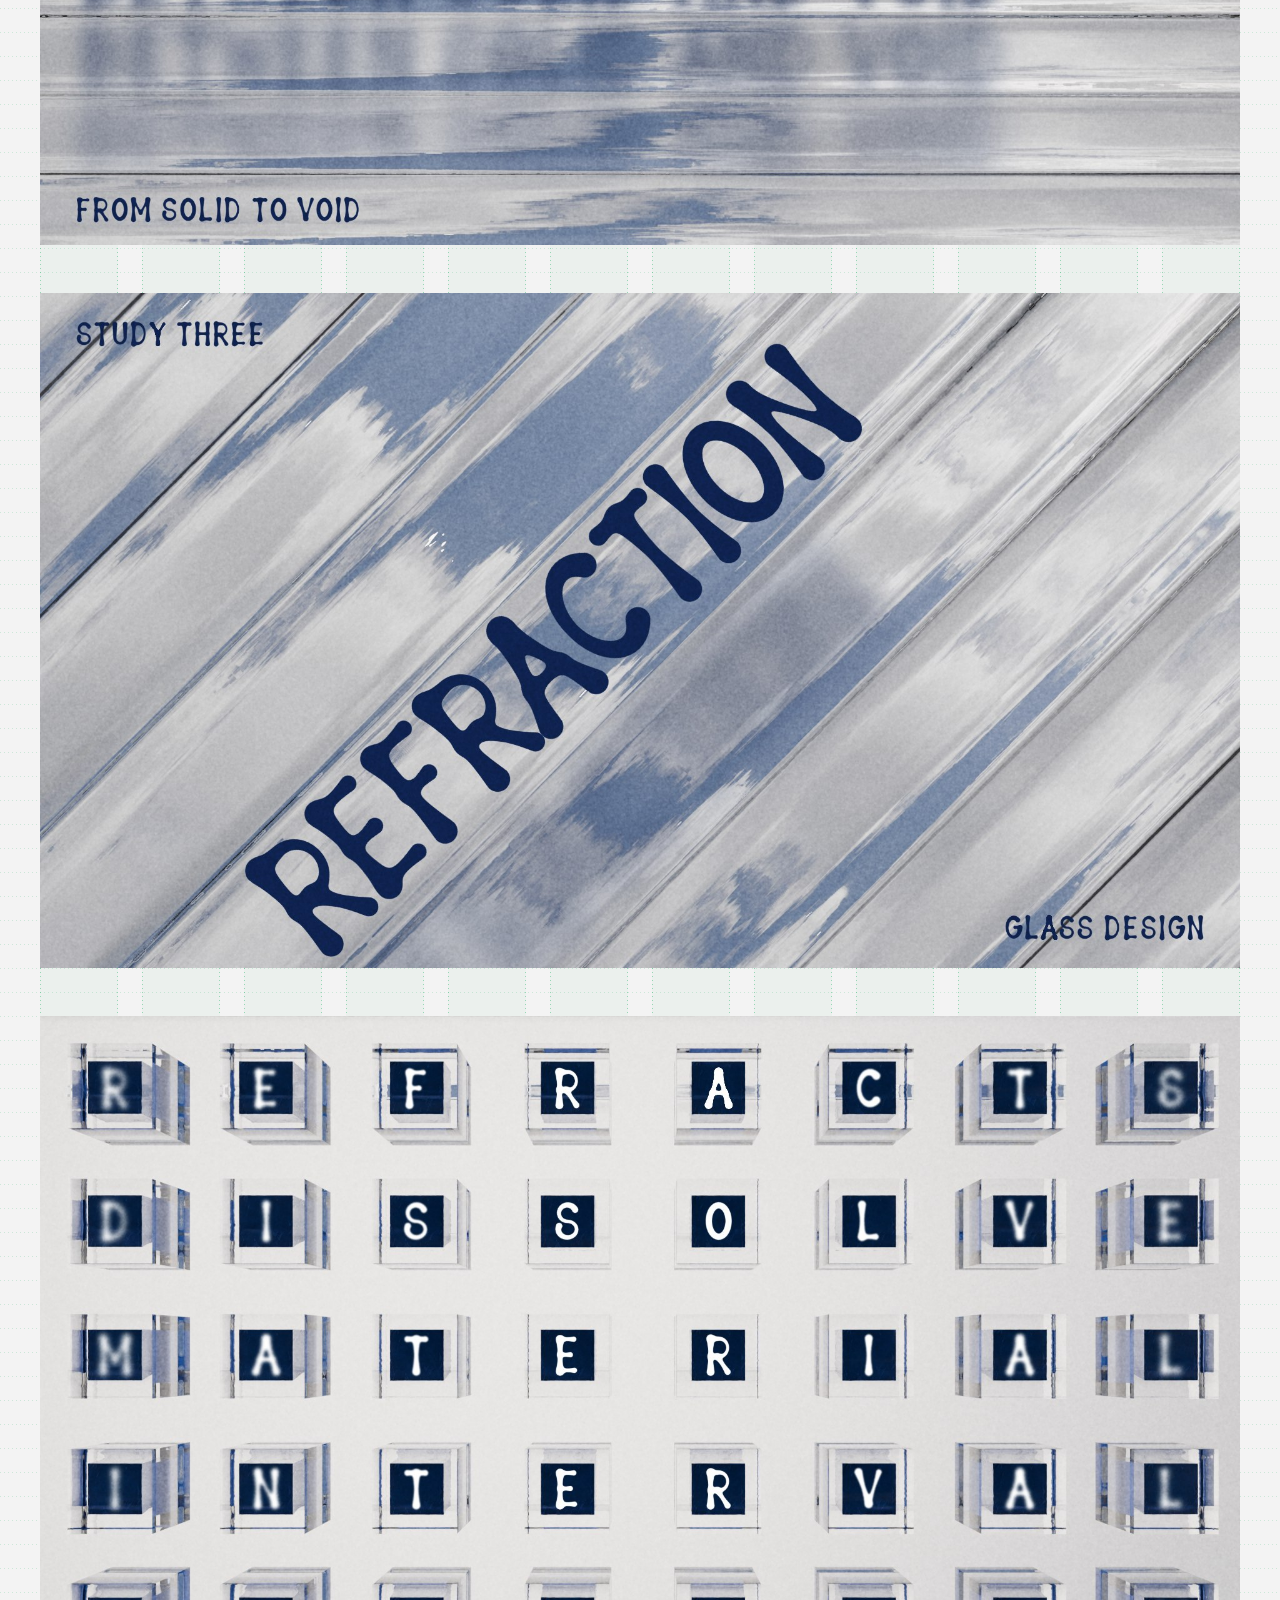
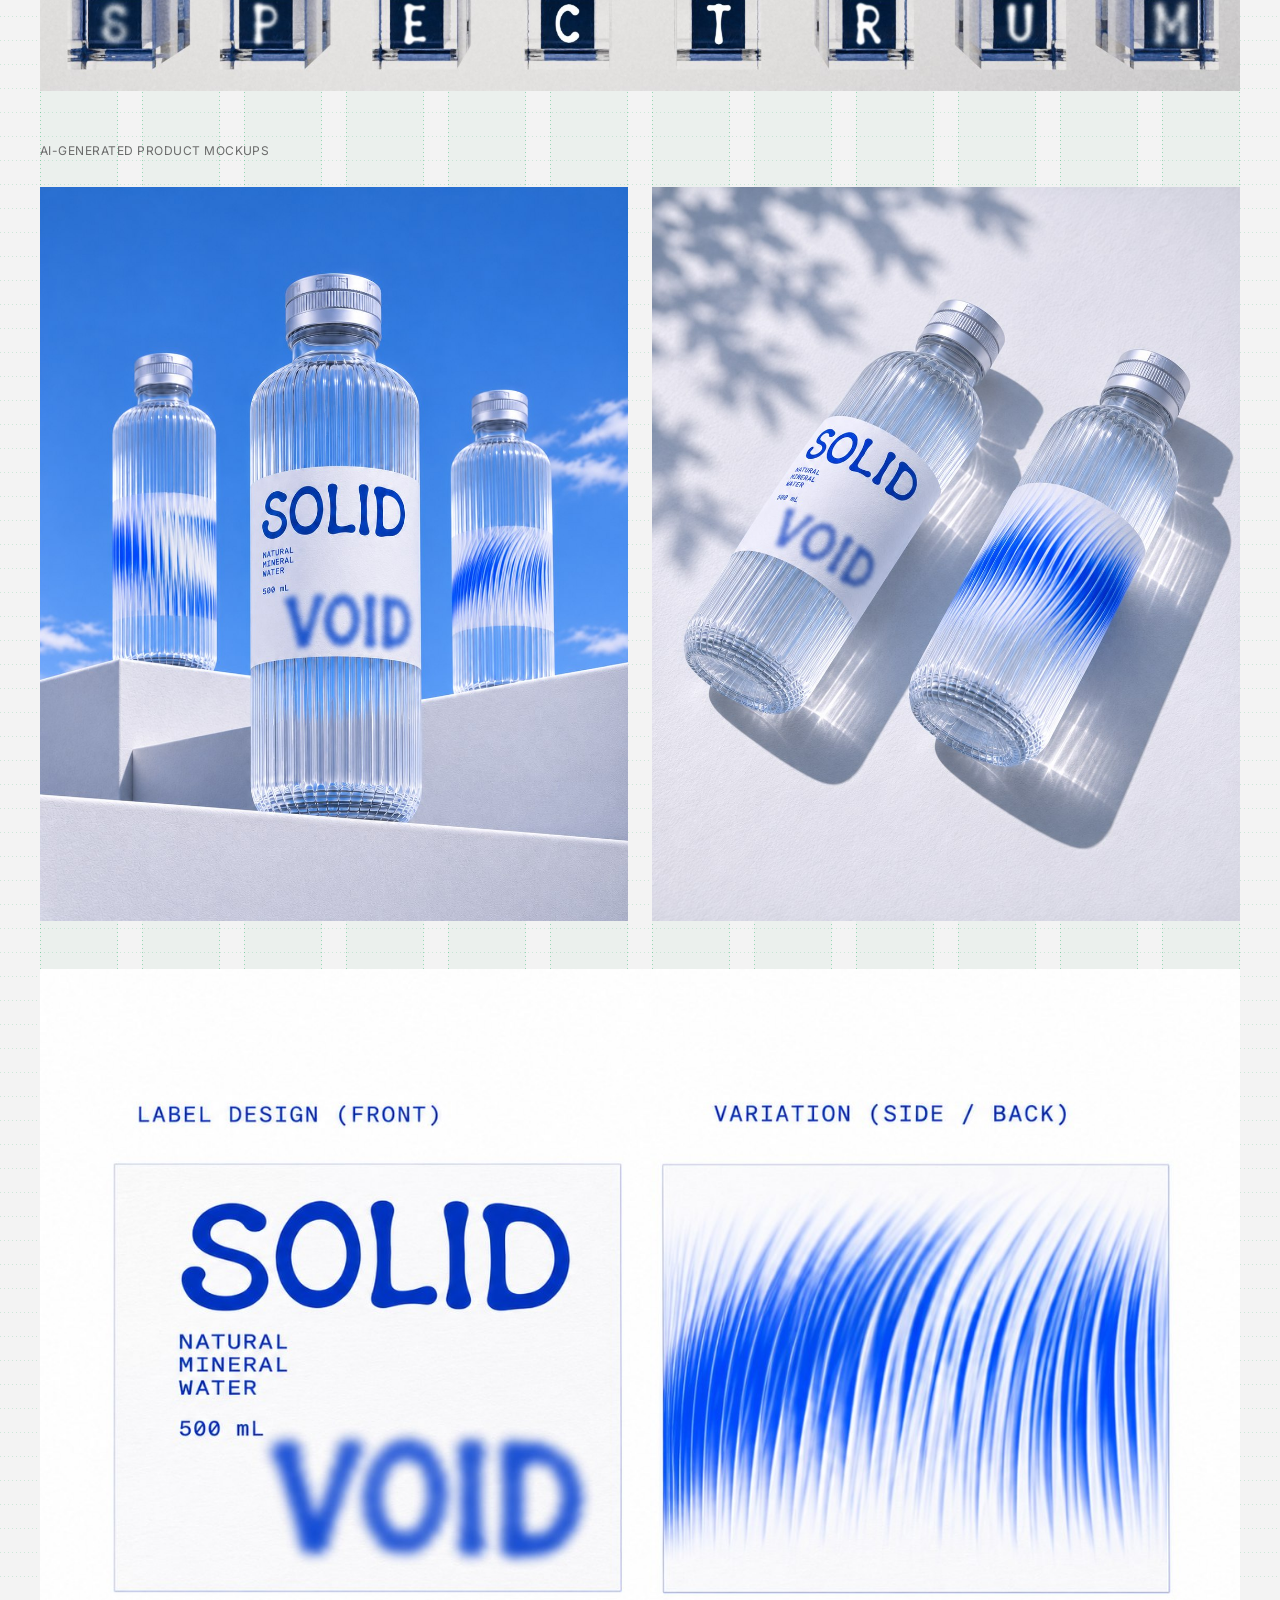
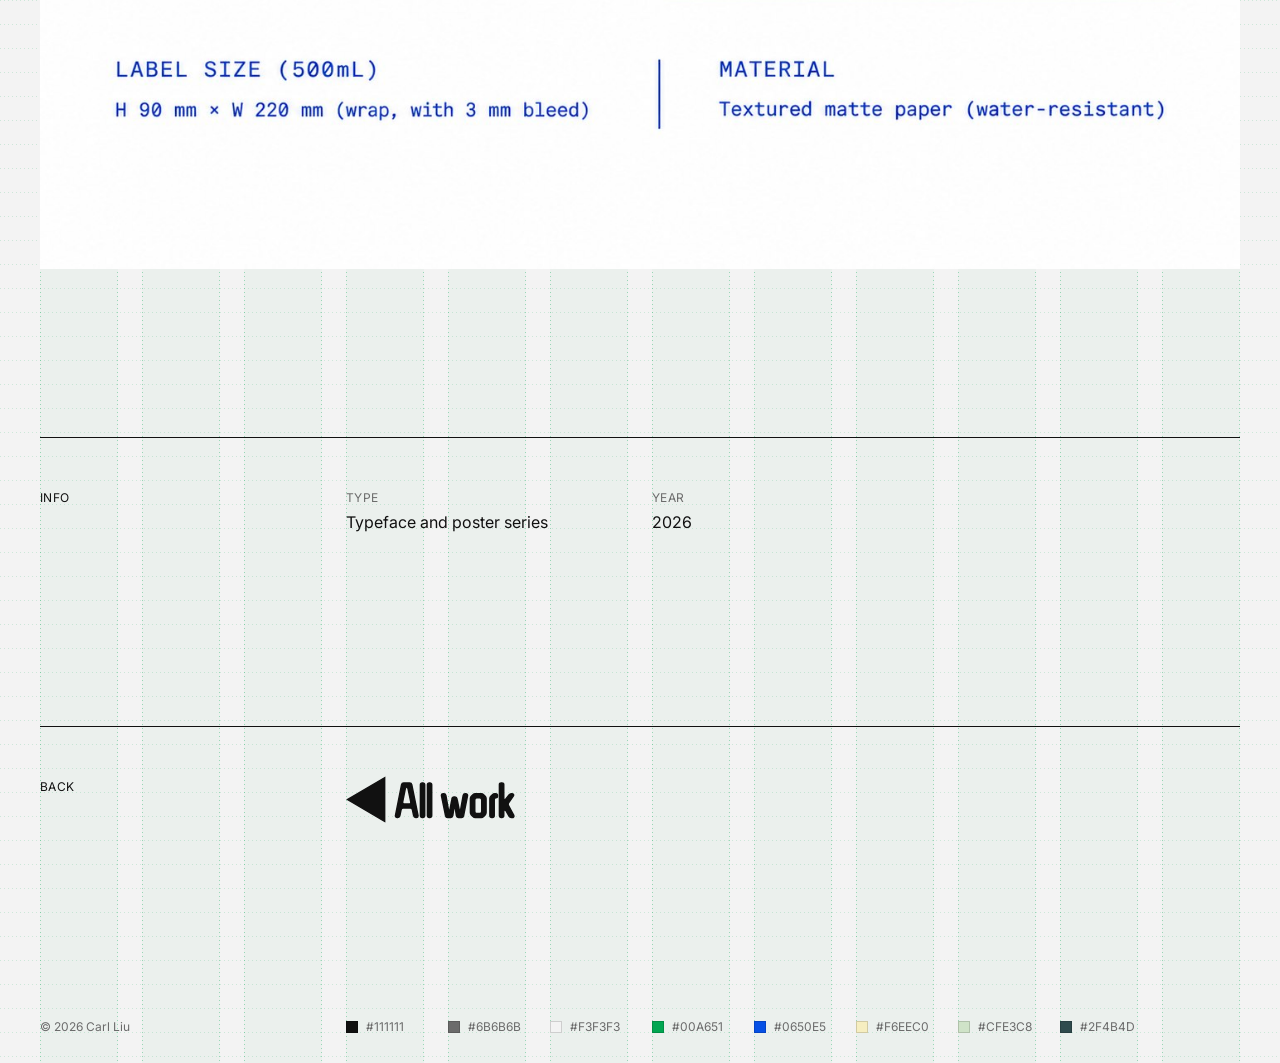
==== commit 19cc6719: "final update" ====
--- a/projects/glass-design.html
+++ b/projects/glass-design.html
@@ -45,7 +45,7 @@
     </figure>
 
     <figure class="plate grid">
-      <img src="glass-design/inspiration.jpg" width="1920" height="1080" alt="Inspiration: sky seen through fluted glass" loading="lazy">
+      <img src="glass-design/inspiration.jpg" width="1920" height="1080" alt="Inspiration: sky seen through reeded glass, sliced, shifted and softened" loading="lazy">
     </figure>
 
     <figure class="plate grid">
@@ -53,7 +53,7 @@
     </figure>
 
     <figure class="plate grid">
-      <img src="glass-design/type-process.png" width="1920" height="1080" alt="Typeface process" loading="lazy">
+      <img src="glass-design/type-process.png" width="1920" height="1080" alt="Letters: the R built from reference, skeleton, drops and waist, then fused" loading="lazy">
     </figure>
 
     <figure class="plate grid">
@@ -61,7 +61,7 @@
     </figure>
 
     <figure class="plate grid">
-      <img src="glass-design/color.png" width="1920" height="1080" alt="Colour palette" loading="lazy">
+      <img src="glass-design/color.png" width="1920" height="1080" alt="Colour: five colours chosen for type and layout, six sampled from the renders" loading="lazy">
     </figure>
 
     <figure class="plate grid">
@@ -78,6 +78,18 @@
 
     <figure class="plate grid">
       <img src="glass-design/poster-blocks.jpg" width="1920" height="1080" alt="Poster: blocks of letters" loading="lazy">
+    </figure>
+
+    <figure class="plate grid">
+      <figcaption class="label plate-label">AI-generated product mockups</figcaption>
+      <div class="plate-pair">
+        <img src="glass-design/bottle-sky.jpg" width="1122" height="1402" alt="Application: three reeded glass bottles with the SOLID / VOID label against a blue sky" loading="lazy">
+        <img src="glass-design/bottle-flatlay.jpg" width="1122" height="1402" alt="Application: two bottles lying in sunlight, front label and the blue side variation" loading="lazy">
+      </div>
+    </figure>
+
+    <figure class="plate grid">
+      <img src="glass-design/label-spec.jpg" width="1448" height="1086" alt="Label specification: front design, side and back variation, 90 × 220 mm on textured matte paper" loading="lazy">
     </figure>
 
     <section class="project-info section grid">
--- a/style.css
+++ b/style.css
@@ -503,6 +503,7 @@
 
 .plate > img,
 .plate > video,
+.plate-pair,
 .plate-phones {
   grid-column: 1 / -1;
 }
@@ -512,6 +513,20 @@
   display: block;
   width: 100%;
   height: auto;
+}
+
+/* Small caption above a group of images */
+.plate-label {
+  grid-column: 1 / -1;
+  margin-bottom: var(--row);
+  color: var(--color-muted);
+}
+
+/* Two portrait images side by side */
+.plate-pair {
+  display: grid;
+  grid-template-columns: repeat(2, minmax(0, 1fr));
+  gap: var(--gutter);
 }
 
 .plate-phones {
